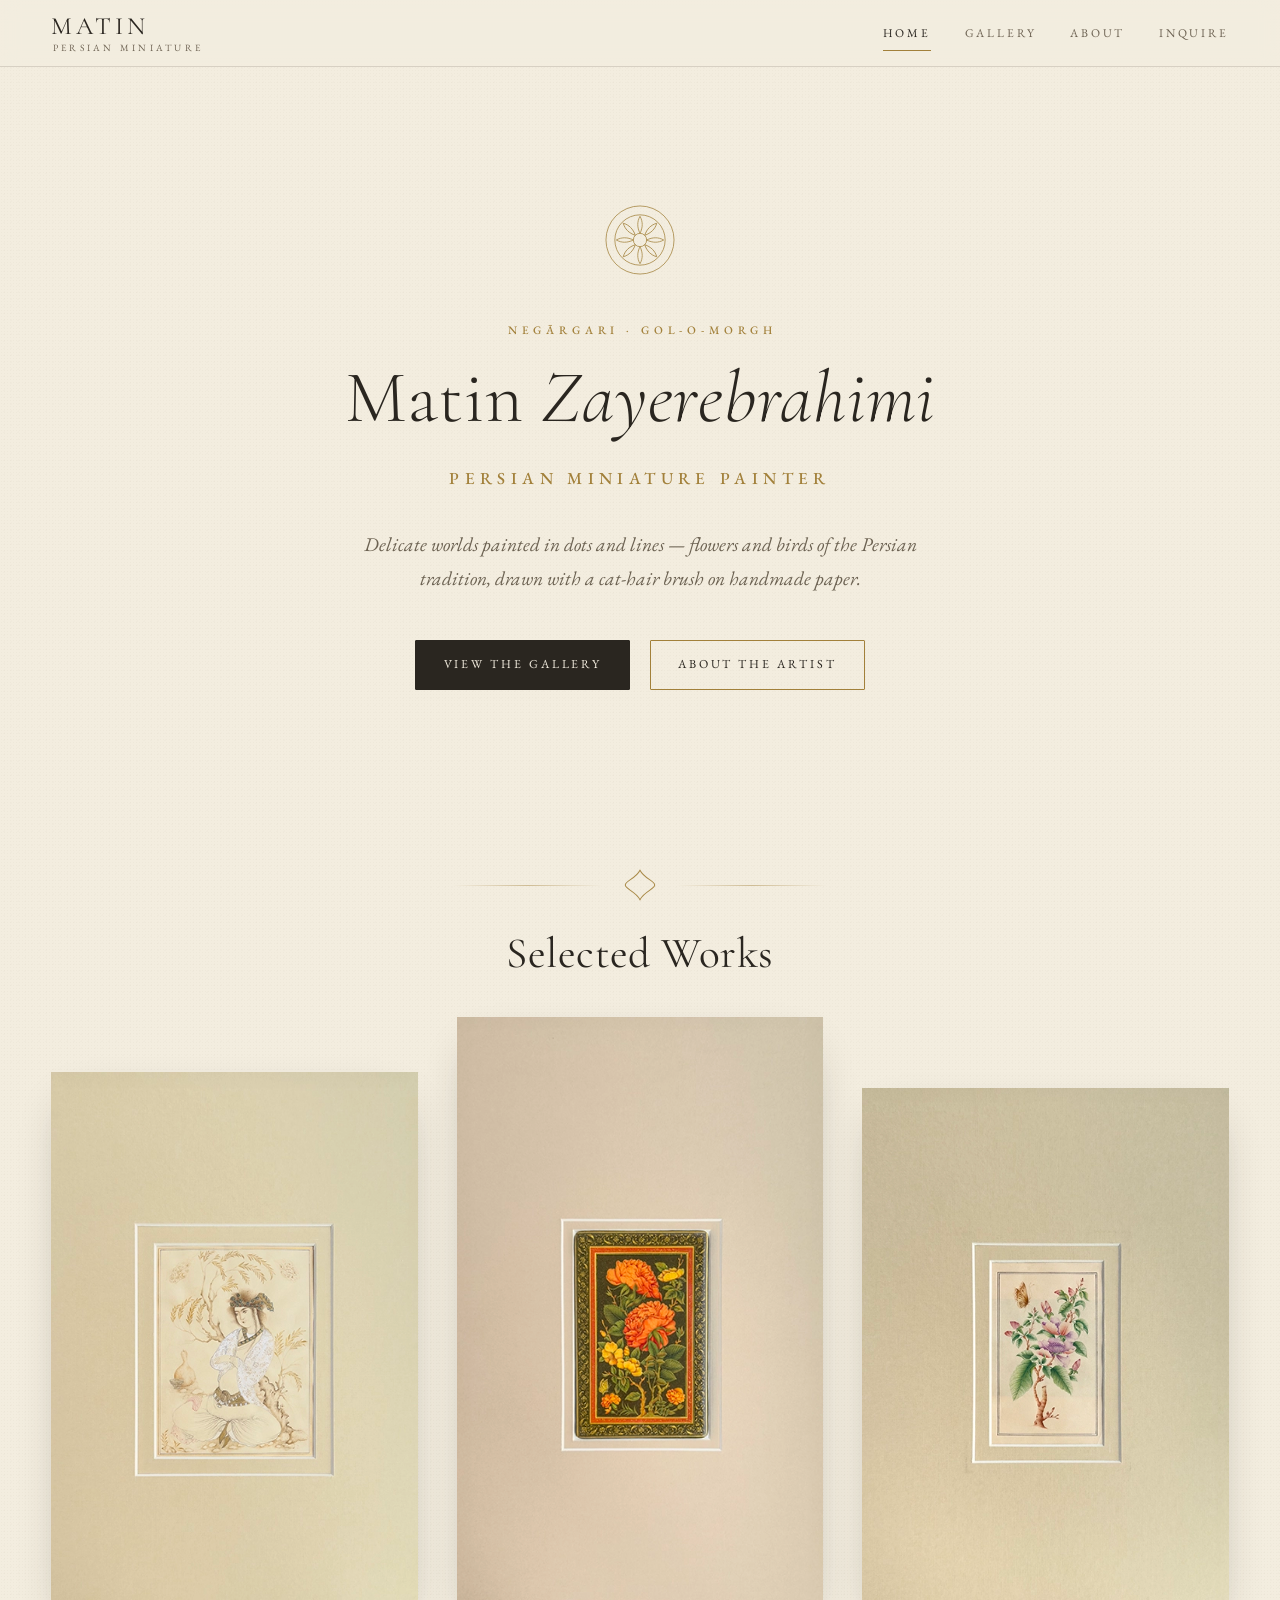
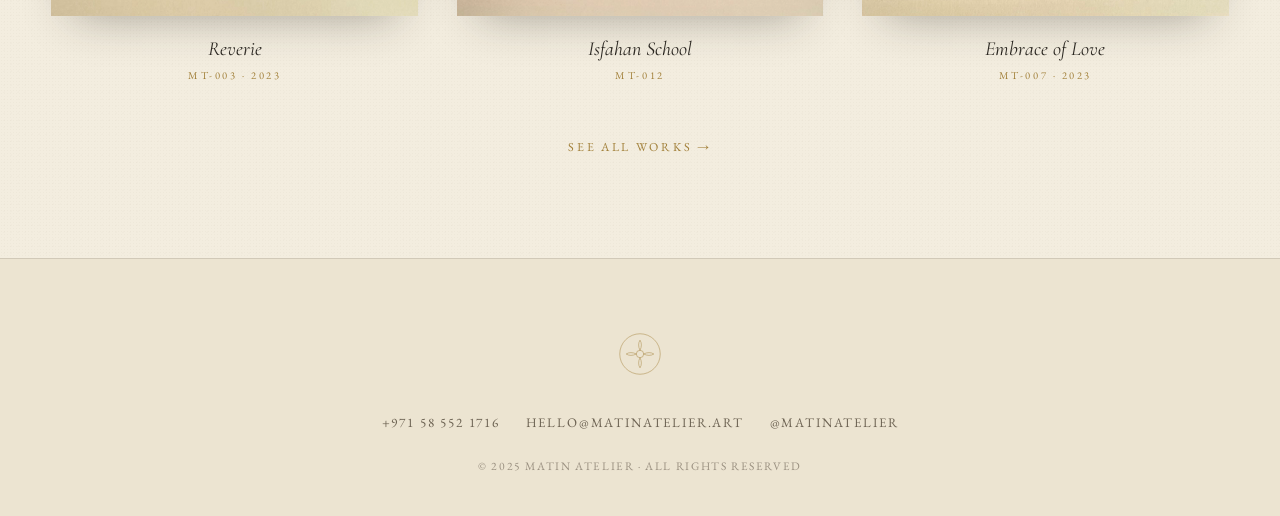
==== index.html @ f30462f0 "Initial commit — Matin Atelier portfolio site" ====
<!DOCTYPE html>
<html lang="en">
<head>
<meta charset="UTF-8">
<meta name="viewport" content="width=device-width, initial-scale=1">
<title>Matin Zayerebrahimi — Persian Miniature Painter</title>
<meta name="description" content="Matin Zayerebrahimi — Iranian artist and Persian miniature painter. Gol-o-Morgh and Isfahan-school miniatures on handmade paper.">
<link rel="preconnect" href="https://fonts.googleapis.com">
<link rel="preconnect" href="https://fonts.gstatic.com" crossorigin>
<link href="https://fonts.googleapis.com/css2?family=Cormorant+Garamond:ital,wght@0,300;0,400;0,500;1,300;1,400;1,500&family=EB+Garamond:ital,wght@0,400;0,500;1,400&display=swap" rel="stylesheet">
<link rel="stylesheet" href="assets/css/style.css">
<link rel="icon" href="assets/images/artworks/13S.webp">
</head>
<body>

<!-- ============ NAV ============ -->
<header class="nav">
  <div class="wrap">
    <a class="brand" href="index.html">
      <span class="name">MATIN</span>
      <span class="sub">Persian Miniature</span>
    </a>
    <button class="nav-toggle" aria-label="Menu">
      <svg viewBox="0 0 24 24" fill="none" stroke="currentColor" stroke-width="1.4"><line x1="3" y1="7" x2="21" y2="7"/><line x1="3" y1="12" x2="21" y2="12"/><line x1="3" y1="17" x2="21" y2="17"/></svg>
    </button>
    <nav class="nav-links">
      <a href="index.html" class="active">Home</a>
      <a href="gallery.html">Gallery</a>
      <a href="about.html">About</a>
      <a href="inquiry.html">Inquire</a>
    </nav>
  </div>
</header>

<!-- ============ HERO ============ -->
<main>
<section class="hero wrap">
  <svg class="shamsa" viewBox="0 0 100 100" fill="none" stroke="currentColor" stroke-width="1.1" aria-hidden="true">
    <circle cx="50" cy="50" r="46"/><circle cx="50" cy="50" r="34"/>
    <g>
      <circle cx="50" cy="50" r="9"/>
      <g id="petals">
        <path d="M50 41 C46 33 46 25 50 18 C54 25 54 33 50 41Z"/>
      </g>
      <use href="#petals" transform="rotate(45 50 50)"/>
      <use href="#petals" transform="rotate(90 50 50)"/>
      <use href="#petals" transform="rotate(135 50 50)"/>
      <use href="#petals" transform="rotate(180 50 50)"/>
      <use href="#petals" transform="rotate(225 50 50)"/>
      <use href="#petals" transform="rotate(270 50 50)"/>
      <use href="#petals" transform="rotate(315 50 50)"/>
    </g>
  </svg>

  <p class="eyebrow" style="text-align:center;padding-left:.42em">Negārgari · Gol-o-Morgh</p>
  <h1>Matin <em>Zayerebrahimi</em></h1>
  <p class="role">Persian Miniature Painter</p>
  <p class="intro">Delicate worlds painted in dots and lines — flowers and birds of the Persian tradition, drawn with a cat-hair brush on handmade paper.</p>
  <div class="hero-actions">
    <a class="btn solid" href="gallery.html">View the Gallery</a>
    <a class="btn" href="about.html">About the Artist</a>
  </div>
</section>

<!-- ============ SELECTED WORKS ============ -->
<section class="selected wrap">
  <div class="head">
    <div class="rule tight">
      <svg viewBox="0 0 40 40" fill="none" stroke="currentColor" stroke-width="1"><path d="M20 6 C24 14 34 16 34 20 C34 24 24 26 20 34 C16 26 6 24 6 20 C6 16 16 14 20 6Z"/></svg>
    </div>
    <h2>Selected Works</h2>
  </div>
  <div class="strip">
    <figure>
      <a href="gallery.html"><img class="frame" src="assets/images/artworks/03S.webp" alt="Reverie"></a>
      <figcaption><div class="t">Reverie</div><div class="c">MT-003 · 2023</div></figcaption>
    </figure>
    <figure>
      <a href="gallery.html"><img class="frame" src="assets/images/artworks/12S.webp" alt="Persian miniature"></a>
      <figcaption><div class="t">Isfahan School</div><div class="c">MT-012</div></figcaption>
    </figure>
    <figure>
      <a href="gallery.html"><img class="frame" src="assets/images/artworks/07S.webp" alt="Embrace of Love"></a>
      <figcaption><div class="t">Embrace of Love</div><div class="c">MT-007 · 2023</div></figcaption>
    </figure>
  </div>
  <div style="text-align:center;margin-top:2.8rem">
    <a class="link-quiet" href="gallery.html">See all works →</a>
  </div>
</section>
</main>

<!-- ============ FOOTER ============ -->
<footer class="footer">
  <div class="wrap">
    <svg class="shamsa" viewBox="0 0 100 100" fill="none" stroke="currentColor" stroke-width="1.2" aria-hidden="true">
      <circle cx="50" cy="50" r="44"/><circle cx="50" cy="50" r="8"/>
      <path d="M50 42 C46 34 46 26 50 20 C54 26 54 34 50 42Z"/>
      <path d="M50 58 C46 66 46 74 50 80 C54 74 54 66 50 58Z"/>
      <path d="M42 50 C34 46 26 46 20 50 C26 54 34 54 42 50Z"/>
      <path d="M58 50 C66 46 74 46 80 50 C74 54 66 54 58 50Z"/>
    </svg>
    <div class="contacts">
      <a href="tel:+971585521716">+971 58 552 1716</a>
      <a href="mailto:hello@matinatelier.art">hello@matinatelier.art</a>
      <a href="https://instagram.com/MatinAtelier" target="_blank" rel="noopener">@MatinAtelier</a>
    </div>
    <div class="copy">© 2025 Matin Atelier · All rights reserved</div>
  </div>
</footer>

<script src="assets/js/main.js"></script>
</body>
</html>
---- assets/css/style.css ----
/* =========================================================
   Matin Atelier — Persian miniature portfolio
   Aesthetic: handmade-paper ivory, warm ink, tazhib gold,
   a whisper of lapis. Minimal, delicate, gallery-quiet.
   ========================================================= */

:root{
  --paper:      #f3eddf;   /* handmade-paper ivory        */
  --paper-2:    #ece4d1;   /* deeper mat tone             */
  --paper-3:    #e5dbc4;   /* section wash                */
  --ink:        #2a2620;   /* warm charcoal ink           */
  --ink-soft:   #6c6252;   /* muted ink for meta          */
  --ink-faint:  #9a9080;
  --gold:       #a2803a;   /* tazhib gold                 */
  --gold-soft:  #c3a668;
  --lapis:      #33456b;   /* lapis whisper (rare accent) */
  --madder:     #7e3b32;   /* madder red (rare accent)    */
  --line:       rgba(42,38,32,.14);
  --line-gold:  rgba(162,128,58,.45);
  --shadow:     0 18px 45px -22px rgba(42,38,32,.45);
  --serif:      "Cormorant Garamond", Georgia, serif;
  --body:       "EB Garamond", Georgia, serif;
  --ease:       cubic-bezier(.22,.61,.36,1);
}

*,*::before,*::after{ box-sizing:border-box; }

html{ scroll-behavior:smooth; }

body{
  margin:0;
  background:var(--paper);
  color:var(--ink);
  font-family:var(--body);
  font-size:19px;
  line-height:1.72;
  font-weight:400;
  -webkit-font-smoothing:antialiased;
  text-rendering:optimizeLegibility;
  /* faint handmade-paper grain */
  background-image:
    radial-gradient(rgba(120,100,60,.035) 1px, transparent 1px),
    radial-gradient(rgba(120,100,60,.02) 1px, transparent 1px);
  background-size:3px 3px, 7px 7px;
  background-position:0 0, 1px 2px;
}

img{ max-width:100%; display:block; }
a{ color:inherit; text-decoration:none; }

::selection{ background:rgba(162,128,58,.22); }

/* ---------- typography ---------- */
h1,h2,h3{ font-family:var(--serif); font-weight:400; line-height:1.12; margin:0; letter-spacing:.01em; }
h1{ font-size:clamp(2.7rem,6vw,4.6rem); }
h2{ font-size:clamp(1.9rem,3.4vw,2.7rem); }
h3{ font-size:1.5rem; }
p{ margin:0 0 1.15em; }

.eyebrow{
  font-family:var(--body);
  font-size:.72rem;
  letter-spacing:.42em;
  text-transform:uppercase;
  color:var(--gold);
  font-weight:500;
  margin:0 0 1.1rem;
  padding-left:.42em;
}
.lead{ font-size:1.28rem; color:var(--ink-soft); font-style:italic; }

.wrap{ width:min(1180px,92vw); margin-inline:auto; }
.narrow{ width:min(760px,92vw); margin-inline:auto; }

/* ---------- ornament / rule ---------- */
.rule{ display:flex; align-items:center; justify-content:center; gap:1rem; margin:2.6rem 0; }
.rule::before,.rule::after{ content:""; height:1px; flex:1; max-width:150px;
  background:linear-gradient(90deg,transparent,var(--line-gold),transparent); }
.rule svg{ width:42px; height:42px; color:var(--gold); opacity:.9; }
.rule.tight{ margin:1.4rem 0; }

/* ---------- nav ---------- */
.nav{
  position:sticky; top:0; z-index:60;
  background:rgba(243,237,223,.86);
  backdrop-filter:blur(9px);
  border-bottom:1px solid var(--line);
}
.nav .wrap{ display:flex; align-items:center; justify-content:space-between; padding:.85rem 0; }
.brand{ display:flex; flex-direction:column; line-height:1; }
.brand .name{ font-family:var(--serif); font-size:1.55rem; letter-spacing:.16em; }
.brand .sub{ font-size:.6rem; letter-spacing:.34em; text-transform:uppercase; color:var(--ink-soft); margin-top:.3rem; padding-left:.16em; }
.nav-links{ display:flex; gap:2.1rem; align-items:center; }
.nav-links a{
  font-size:.74rem; letter-spacing:.24em; text-transform:uppercase; color:var(--ink-soft);
  position:relative; padding:.35rem 0; transition:color .3s var(--ease);
}
.nav-links a::after{ content:""; position:absolute; left:0; bottom:-2px; height:1px; width:0;
  background:var(--gold); transition:width .35s var(--ease); }
.nav-links a:hover,.nav-links a.active{ color:var(--ink); }
.nav-links a:hover::after,.nav-links a.active::after{ width:100%; }
.nav-toggle{ display:none; background:none; border:0; cursor:pointer; padding:.4rem; color:var(--ink); }
.nav-toggle svg{ width:26px; height:26px; }

/* ---------- hero (home) ---------- */
.hero{ text-align:center; padding:clamp(4rem,11vw,8.5rem) 0 clamp(3rem,7vw,5rem); }
.hero .shamsa{ width:74px; height:74px; color:var(--gold); margin:0 auto 2rem; opacity:.92; }
.hero h1{ font-weight:300; }
.hero h1 em{ font-style:italic; }
.hero .role{ font-size:1.05rem; letter-spacing:.32em; text-transform:uppercase; color:var(--gold);
  margin-top:1.5rem; font-weight:500; }
.hero .intro{ margin:2.2rem auto 0; max-width:600px; font-size:1.22rem; color:var(--ink-soft); font-style:italic; }
.hero-actions{ display:flex; gap:1.2rem; justify-content:center; margin-top:2.8rem; flex-wrap:wrap; }

/* ---------- buttons / links ---------- */
.btn{
  display:inline-flex; align-items:center; gap:.6rem;
  font-family:var(--body); font-size:.76rem; letter-spacing:.24em; text-transform:uppercase;
  padding:.85rem 1.7rem; border:1px solid var(--gold); color:var(--ink);
  background:transparent; cursor:pointer; transition:all .4s var(--ease); border-radius:1px;
}
.btn:hover{ background:var(--gold); color:var(--paper); }
.btn.solid{ background:var(--ink); border-color:var(--ink); color:var(--paper); }
.btn.solid:hover{ background:var(--gold); border-color:var(--gold); }
.link-quiet{ font-size:.76rem; letter-spacing:.22em; text-transform:uppercase; color:var(--gold);
  display:inline-flex; align-items:center; gap:.5rem; transition:gap .3s var(--ease); }
.link-quiet:hover{ gap:.9rem; }

/* ---------- selected works strip (home) ---------- */
.selected{ padding:clamp(2.5rem,6vw,4.5rem) 0 clamp(3.5rem,8vw,6rem); }
.selected .head{ text-align:center; margin-bottom:2.5rem; }
.strip{ display:grid; grid-template-columns:repeat(3,1fr); gap:clamp(1rem,3vw,2.6rem); align-items:end; }
.strip figure{ margin:0; text-align:center; }
.strip .frame{ box-shadow:var(--shadow); transition:transform .5s var(--ease); }
.strip figure:hover .frame{ transform:translateY(-6px); }
.strip figcaption{ margin-top:1rem; }
.strip .t{ font-family:var(--serif); font-style:italic; font-size:1.25rem; }
.strip .c{ font-size:.66rem; letter-spacing:.24em; color:var(--gold); text-transform:uppercase; }

/* ---------- page header ---------- */
.page-head{ text-align:center; padding:clamp(3.2rem,8vw,6rem) 0 clamp(1.5rem,4vw,2.5rem); }
.page-head p{ color:var(--ink-soft); font-style:italic; margin-top:.8rem; }
.hint{ font-size:.78rem !important; letter-spacing:.06em; color:var(--ink-faint) !important; }

/* =========================================================
   GALLERY — artistic masonry, loupe hover-zoom
   ========================================================= */
.gallery{ padding:1rem 0 clamp(4rem,9vw,7rem); }
.masonry{ columns:3; column-gap:clamp(1.4rem,3vw,3rem); }
@media(max-width:1000px){ .masonry{ columns:2; } }
@media(max-width:620px){ .masonry{ columns:1; } }

.art{
  break-inside:avoid; -webkit-column-break-inside:avoid;
  margin:0 0 clamp(2.2rem,5vw,3.6rem);
  text-align:center;
  opacity:0; transform:translateY(22px);
  transition:opacity .9s var(--ease), transform .9s var(--ease);
}
.art.in{ opacity:1; transform:none; }
/* stagger by column offset feel */
.art:nth-child(3n+2){ margin-top:.2rem; }

.art .frame{
  position:relative; overflow:hidden; cursor:zoom-in;
  box-shadow:var(--shadow);
  transition:box-shadow .5s var(--ease), transform .5s var(--ease);
}
.art:hover .frame{ box-shadow:0 26px 60px -24px rgba(42,38,32,.6); }
.art .frame img.base{ width:100%; transition:opacity .5s var(--ease); }

/* the loupe magnifier layer */
.art .loupe{
  position:absolute; inset:0; opacity:0;
  background-repeat:no-repeat; background-size:100%;
  transition:opacity .5s var(--ease), background-size .6s var(--ease);
  pointer-events:none;
}
.art.zoom .loupe{ opacity:1; background-size:235%; }
.art.zoom img.base{ opacity:0; }

/* thin gold inner keyline on the image */
.art .frame::after{
  content:""; position:absolute; inset:0; pointer-events:none;
  box-shadow:inset 0 0 0 1px rgba(255,252,244,.35), inset 0 0 0 2px rgba(162,128,58,.18);
}

.art figcaption{ margin-top:1.15rem; }
.art .code{ font-size:.64rem; letter-spacing:.3em; text-transform:uppercase; color:var(--gold); }
.art .title{ font-family:var(--serif); font-style:italic; font-size:1.5rem; margin:.25rem 0 .35rem; }
.art .meta{ font-size:.86rem; color:var(--ink-soft); letter-spacing:.02em; }
.art .caption-rule{ width:26px; height:1px; background:var(--line-gold); margin:.7rem auto 0; }

/* =========================================================
   LIGHTBOX
   ========================================================= */
.lb{
  position:fixed; inset:0; z-index:100; display:none;
  background:rgba(28,24,19,.94); backdrop-filter:blur(4px);
  padding:clamp(1rem,4vw,3rem);
}
.lb.open{ display:flex; align-items:center; justify-content:center; }
.lb-inner{ display:flex; gap:clamp(1.5rem,4vw,3.5rem); align-items:center; max-width:1100px; width:100%;
  max-height:100%; }
.lb-figure{ flex:0 1 auto; max-height:88vh; display:flex; align-items:center; justify-content:center; }
.lb-figure img{ max-height:88vh; width:auto; box-shadow:0 30px 80px -20px rgba(0,0,0,.7); }
.lb-info{ flex:1 1 300px; color:var(--paper); max-width:360px; }
.lb-info .code{ font-size:.68rem; letter-spacing:.3em; text-transform:uppercase; color:var(--gold-soft); }
.lb-info h3{ font-family:var(--serif); font-style:italic; font-size:2.2rem; color:var(--paper); margin:.4rem 0 1.2rem; }
.lb-info dl{ margin:0 0 1.6rem; display:grid; grid-template-columns:auto 1fr; gap:.35rem 1.1rem; font-size:.94rem; }
.lb-info dt{ color:var(--gold-soft); letter-spacing:.04em; }
.lb-info dd{ margin:0; color:rgba(243,237,223,.86); }
.lb-info .desc{ font-style:italic; color:rgba(243,237,223,.8); font-size:1.02rem; line-height:1.6; margin-bottom:1.8rem; }
.lb-close{ position:absolute; top:1.3rem; right:1.6rem; background:none; border:0; color:var(--paper);
  cursor:pointer; opacity:.75; transition:opacity .3s; }
.lb-close:hover{ opacity:1; }
.lb-close svg{ width:30px; height:30px; }
.lb-nav{ position:absolute; top:50%; transform:translateY(-50%); background:none; border:0;
  color:var(--paper); cursor:pointer; opacity:.55; transition:opacity .3s; padding:1rem; }
.lb-nav:hover{ opacity:1; }
.lb-nav svg{ width:34px; height:34px; }
.lb-prev{ left:.6rem; } .lb-next{ right:.6rem; }

/* =========================================================
   ABOUT
   ========================================================= */
.about-intro{ display:grid; grid-template-columns:300px 1fr; gap:clamp(2rem,5vw,4rem); align-items:start;
  padding:clamp(1rem,3vw,2rem) 0 clamp(2.5rem,6vw,4rem); }
.about-portrait{ position:relative; }
.about-portrait img{ box-shadow:var(--shadow); }
.about-portrait::after{ content:""; position:absolute; inset:10px; border:1px solid var(--line-gold);
  transform:translate(14px,14px); z-index:-1; }
.about-body p:first-letter{}
.section{ padding:clamp(2.5rem,6vw,4.5rem) 0; }
.section.wash{ background:var(--paper-2); border-block:1px solid var(--line); }
.statement-img{ margin:2.5rem auto 0; max-width:680px; box-shadow:var(--shadow); }

.docs{ display:flex; gap:1rem; flex-wrap:wrap; justify-content:center; margin-top:1.5rem; }

.cv{ display:grid; gap:2.4rem; }
.cv-block h3{ color:var(--ink); margin-bottom:.2rem; }
.cv-block .yr{ font-size:.66rem; letter-spacing:.24em; text-transform:uppercase; color:var(--gold); margin-bottom:1rem; }
.cv-item{ display:grid; grid-template-columns:1fr auto; gap:.5rem 1.5rem; padding:.7rem 0;
  border-top:1px solid var(--line); align-items:baseline; }
.cv-item:last-child{ border-bottom:1px solid var(--line); }
.cv-item .what{ font-size:1.02rem; }
.cv-item .who{ color:var(--ink-soft); font-size:.92rem; font-style:italic; }
.cv-item .when{ color:var(--gold); font-size:.8rem; letter-spacing:.06em; white-space:nowrap; text-align:right; }

/* =========================================================
   INQUIRY FORM
   ========================================================= */
.inquiry{ padding:clamp(1rem,3vw,2rem) 0 clamp(4rem,9vw,7rem); }
.form-card{ background:var(--paper-2); border:1px solid var(--line-gold);
  padding:clamp(1.8rem,5vw,3.4rem); position:relative; }
.form-card::before,.form-card::after{ content:""; position:absolute; width:26px; height:26px; color:var(--gold); }
.field{ margin-bottom:1.6rem; }
.field label{ display:block; font-size:.7rem; letter-spacing:.22em; text-transform:uppercase;
  color:var(--ink-soft); margin-bottom:.55rem; }
.field label .req{ color:var(--madder); }
.field input,.field select,.field textarea{
  width:100%; font-family:var(--body); font-size:1.05rem; color:var(--ink);
  background:var(--paper); border:1px solid var(--line); padding:.85rem 1rem; border-radius:1px;
  transition:border-color .3s var(--ease), box-shadow .3s var(--ease);
}
.field input:focus,.field select:focus,.field textarea:focus{
  outline:none; border-color:var(--gold); box-shadow:0 0 0 3px rgba(162,128,58,.14); }
.field textarea{ resize:vertical; min-height:130px; }
.field-row{ display:grid; grid-template-columns:1fr 1fr; gap:1.4rem; }
.form-note{ font-size:.82rem; color:var(--ink-soft); font-style:italic; margin-top:.4rem; }
.hp{ position:absolute; left:-9999px; }
.form-success{ display:none; text-align:center; padding:2rem 0; }
.form-success.show{ display:block; }

/* ---------- footer ---------- */
.footer{ background:var(--paper-2); border-top:1px solid var(--line); padding:clamp(3rem,6vw,4.5rem) 0 2.5rem;
  text-align:center; }
.footer .shamsa{ width:46px; height:46px; color:var(--gold); margin:0 auto 1.5rem; opacity:.85; }
.footer .contacts{ display:flex; gap:1.6rem; justify-content:center; flex-wrap:wrap; margin-bottom:1.4rem;
  font-size:.82rem; letter-spacing:.14em; text-transform:uppercase; color:var(--ink-soft); }
.footer .contacts a:hover{ color:var(--gold); }
.footer .copy{ font-size:.72rem; letter-spacing:.14em; color:var(--ink-faint); text-transform:uppercase; }

/* =========================================================
   RESPONSIVE
   ========================================================= */
@media(max-width:820px){
  body{ font-size:18px; }
  .nav-links{ position:fixed; inset:0 0 0 auto; width:min(78vw,320px); flex-direction:column;
    background:var(--paper); padding:6rem 2.4rem; gap:1.8rem; align-items:flex-start;
    transform:translateX(100%); transition:transform .45s var(--ease); box-shadow:var(--shadow); }
  .nav-links.open{ transform:none; }
  .nav-toggle{ display:block; z-index:70; }
  .strip{ grid-template-columns:1fr; gap:2.5rem; max-width:360px; margin-inline:auto; }
  .about-intro{ grid-template-columns:1fr; }
  .about-portrait{ max-width:280px; margin-inline:auto; }
  .field-row{ grid-template-columns:1fr; }
  .lb-inner{ flex-direction:column; overflow-y:auto; }
  .lb-figure img{ max-height:60vh; } .lb-figure{ max-height:60vh; }
  .lb-info{ max-width:100%; text-align:center; } .lb-info dl{ justify-content:center; }
  .lb-nav{ top:auto; bottom:1rem; transform:none; }
  .cv-item{ grid-template-columns:1fr; } .cv-item .when{ text-align:left; }
}
@media(hover:none){ .art .frame{ cursor:pointer; } }
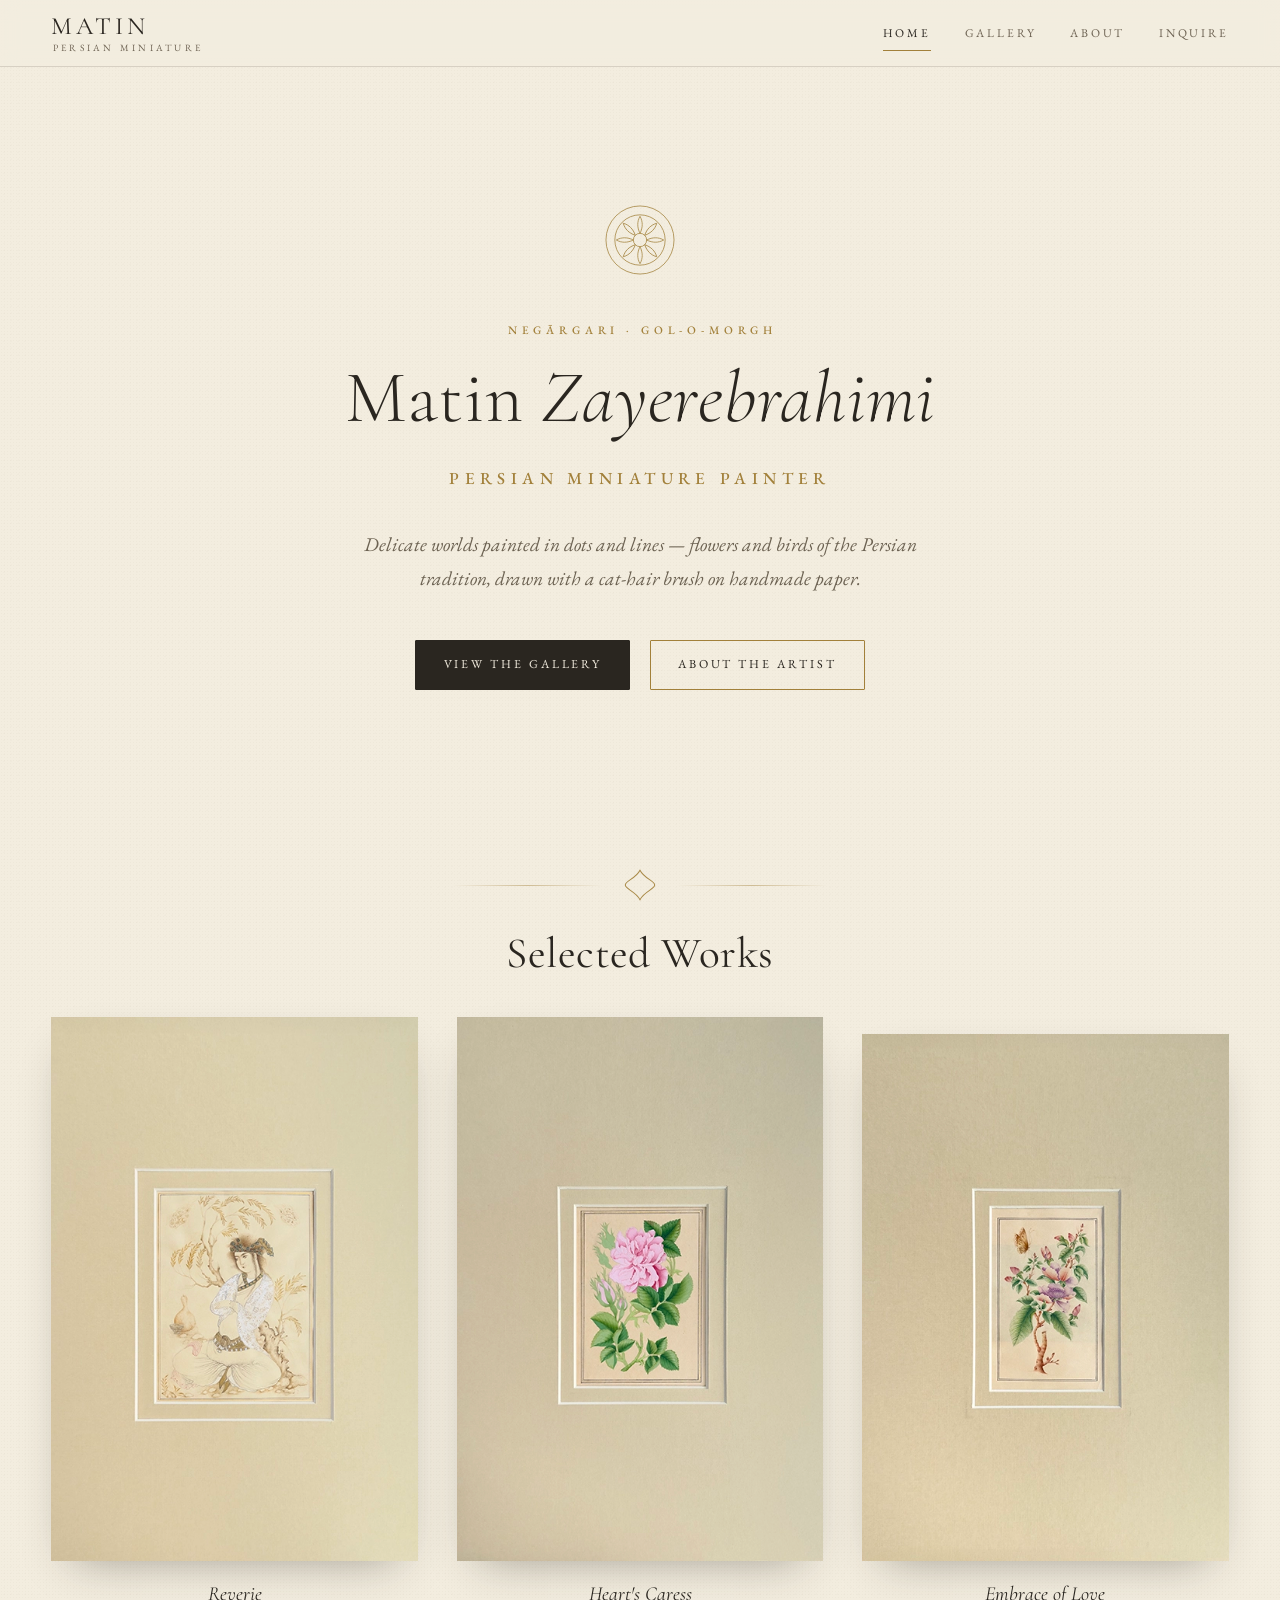
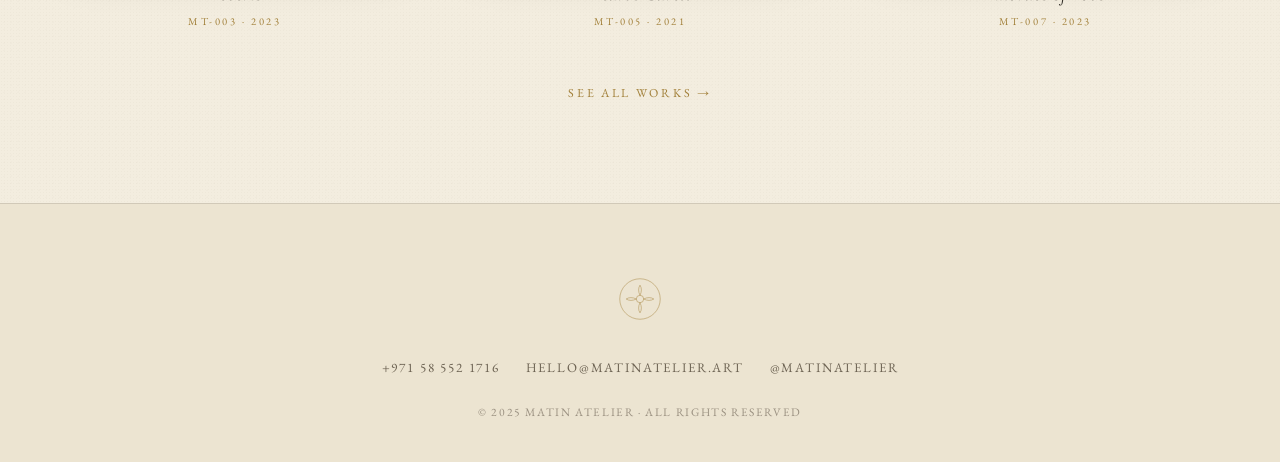
==== commit 790af371: "Revisions: uniform gallery grid, remove MT-010/011/012, statement two-col, button spacing, full ligh" ====
--- a/index.html
+++ b/index.html
@@ -8,7 +8,7 @@
 <link rel="preconnect" href="https://fonts.googleapis.com">
 <link rel="preconnect" href="https://fonts.gstatic.com" crossorigin>
 <link href="https://fonts.googleapis.com/css2?family=Cormorant+Garamond:ital,wght@0,300;0,400;0,500;1,300;1,400;1,500&family=EB+Garamond:ital,wght@0,400;0,500;1,400&display=swap" rel="stylesheet">
-<link rel="stylesheet" href="assets/css/style.css">
+<link rel="stylesheet" href="assets/css/style.css?v=5">
 <link rel="icon" href="assets/images/artworks/13S.webp">
 </head>
 <body>
@@ -76,8 +76,8 @@
       <figcaption><div class="t">Reverie</div><div class="c">MT-003 · 2023</div></figcaption>
     </figure>
     <figure>
-      <a href="gallery.html"><img class="frame" src="assets/images/artworks/12S.webp" alt="Persian miniature"></a>
-      <figcaption><div class="t">Isfahan School</div><div class="c">MT-012</div></figcaption>
+      <a href="gallery.html"><img class="frame" src="assets/images/artworks/05S.webp" alt="Heart's Caress"></a>
+      <figcaption><div class="t">Heart's Caress</div><div class="c">MT-005 · 2021</div></figcaption>
     </figure>
     <figure>
       <a href="gallery.html"><img class="frame" src="assets/images/artworks/07S.webp" alt="Embrace of Love"></a>
@@ -109,6 +109,6 @@
   </div>
 </footer>
 
-<script src="assets/js/main.js"></script>
+<script src="assets/js/main.js?v=5"></script>
 </body>
 </html>
--- a/assets/css/style.css
+++ b/assets/css/style.css
@@ -146,33 +146,31 @@
    GALLERY — artistic masonry, loupe hover-zoom
    ========================================================= */
 .gallery{ padding:1rem 0 clamp(4rem,9vw,7rem); }
-.masonry{ columns:3; column-gap:clamp(1.4rem,3vw,3rem); }
-@media(max-width:1000px){ .masonry{ columns:2; } }
-@media(max-width:620px){ .masonry{ columns:1; } }
+/* uniform grid — every piece the same width & height */
+.masonry{ display:grid; grid-template-columns:repeat(3,1fr); gap:clamp(2rem,4vw,3.2rem) clamp(1.4rem,3vw,2.6rem); }
+@media(max-width:1000px){ .masonry{ grid-template-columns:repeat(2,1fr); } }
+@media(max-width:620px){ .masonry{ grid-template-columns:1fr; } }
 
 .art{
-  break-inside:avoid; -webkit-column-break-inside:avoid;
-  margin:0 0 clamp(2.2rem,5vw,3.6rem);
+  margin:0;
   text-align:center;
-  opacity:0; transform:translateY(22px);
-  transition:opacity .9s var(--ease), transform .9s var(--ease);
-}
-.art.in{ opacity:1; transform:none; }
-/* stagger by column offset feel */
-.art:nth-child(3n+2){ margin-top:.2rem; }
+  animation:art-in .8s var(--ease) both;
+}
+@keyframes art-in{ from{opacity:0; transform:translateY(22px)} to{opacity:1; transform:none} }
 
 .art .frame{
   position:relative; overflow:hidden; cursor:zoom-in;
+  aspect-ratio:3/4;
   box-shadow:var(--shadow);
   transition:box-shadow .5s var(--ease), transform .5s var(--ease);
 }
 .art:hover .frame{ box-shadow:0 26px 60px -24px rgba(42,38,32,.6); }
-.art .frame img.base{ width:100%; transition:opacity .5s var(--ease); }
+.art .frame img.base{ width:100%; height:100%; object-fit:cover; transition:opacity .5s var(--ease); }
 
 /* the loupe magnifier layer */
 .art .loupe{
   position:absolute; inset:0; opacity:0;
-  background-repeat:no-repeat; background-size:100%;
+  background-repeat:no-repeat; background-size:cover; background-position:center;
   transition:opacity .5s var(--ease), background-size .6s var(--ease);
   pointer-events:none;
 }
@@ -233,9 +231,20 @@
 .about-body p:first-letter{}
 .section{ padding:clamp(2.5rem,6vw,4.5rem) 0; }
 .section.wash{ background:var(--paper-2); border-block:1px solid var(--line); }
-.statement-img{ margin:2.5rem auto 0; max-width:680px; box-shadow:var(--shadow); }
-
-.docs{ display:flex; gap:1rem; flex-wrap:wrap; justify-content:center; margin-top:1.5rem; }
+/* artist statement: text beside image, image height capped to the text column */
+.statement-grid{ display:grid; grid-template-columns:1.15fr .85fr; gap:clamp(2rem,4vw,3.5rem);
+  align-items:stretch; margin-top:2.4rem; }
+.statement-text p:last-child{ margin-bottom:0; }
+.statement-media{ min-height:0; overflow:hidden; }
+.statement-media img{ width:100%; height:100%; object-fit:cover; display:block; box-shadow:var(--shadow); }
+@media(max-width:820px){
+  .statement-grid{ grid-template-columns:1fr; }
+  .statement-media{ max-width:420px; margin:0 auto; }
+  .statement-media img{ height:auto; max-height:64vh; }
+}
+
+.docs{ display:flex; gap:1rem; flex-wrap:wrap; justify-content:center;
+  margin:1.5rem 0 clamp(2.5rem,6vw,4rem); }
 
 .cv{ display:grid; gap:2.4rem; }
 .cv-block h3{ color:var(--ink); margin-bottom:.2rem; }
